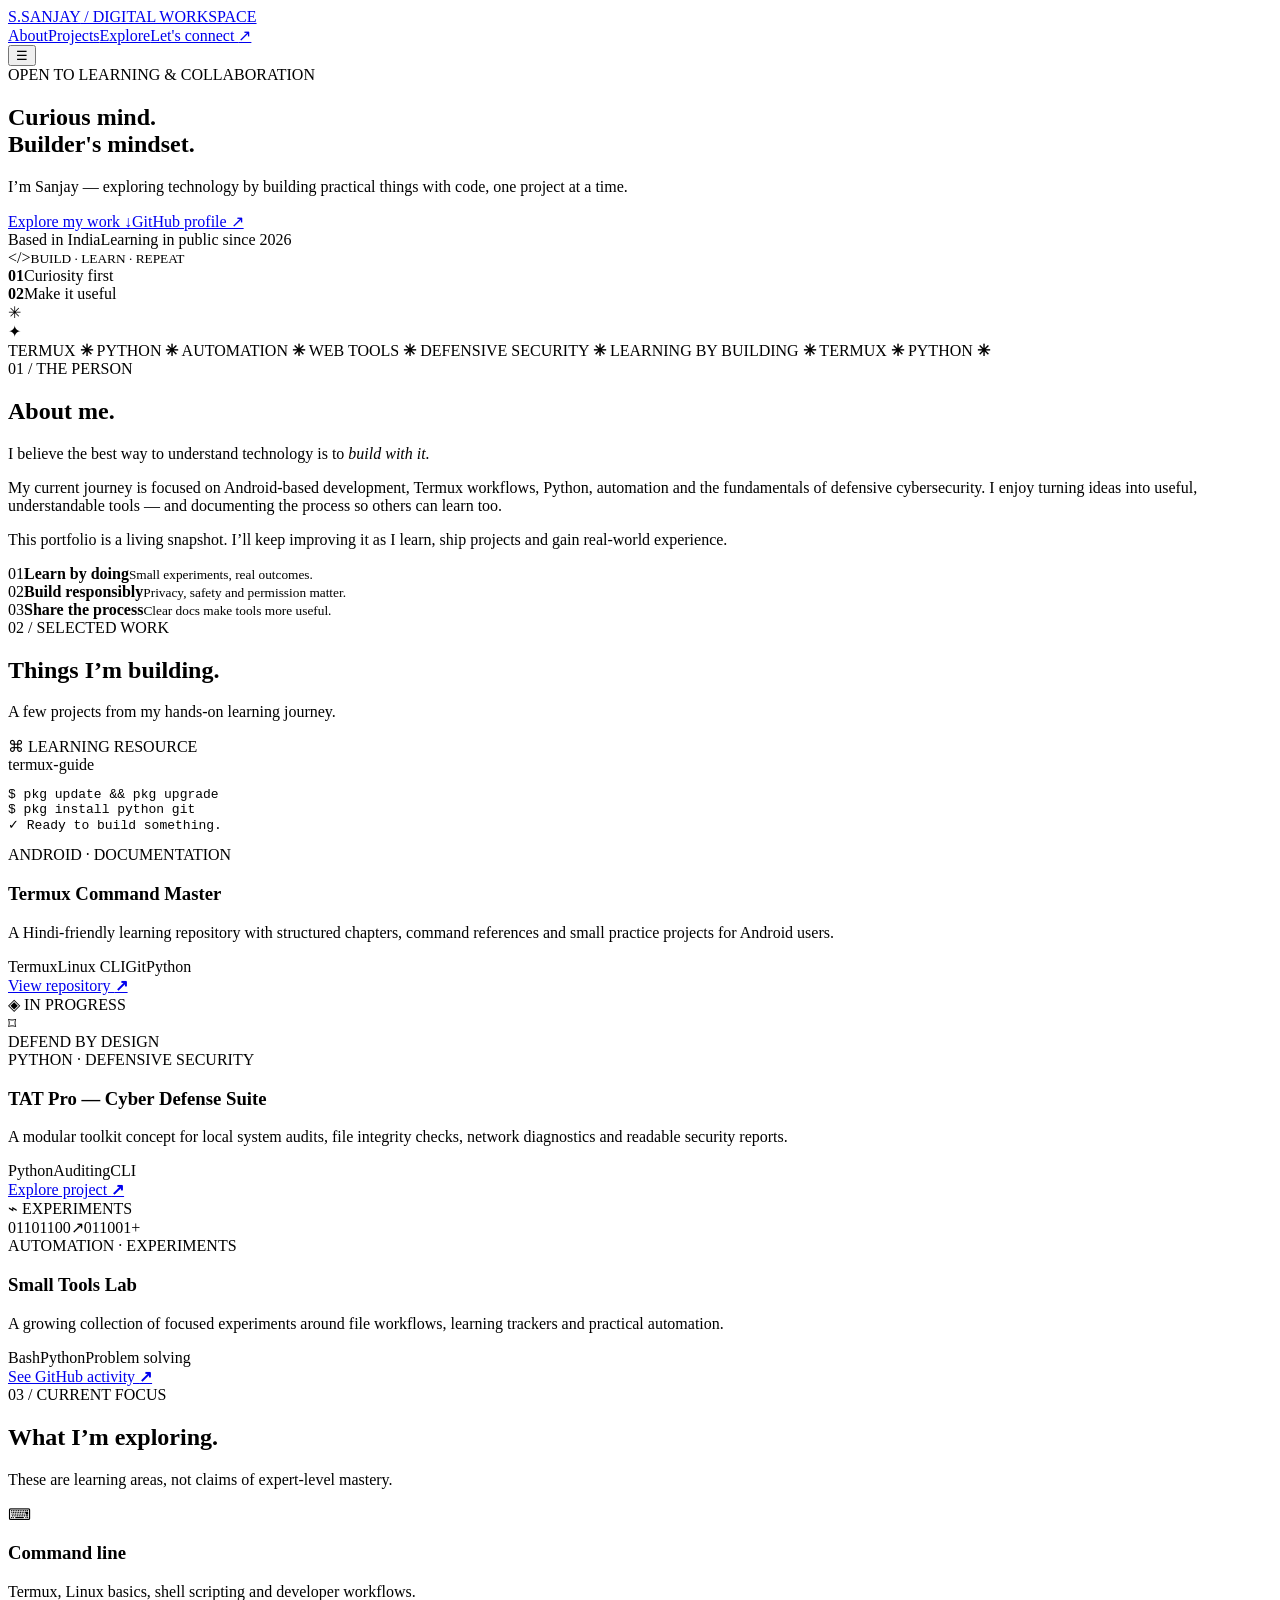
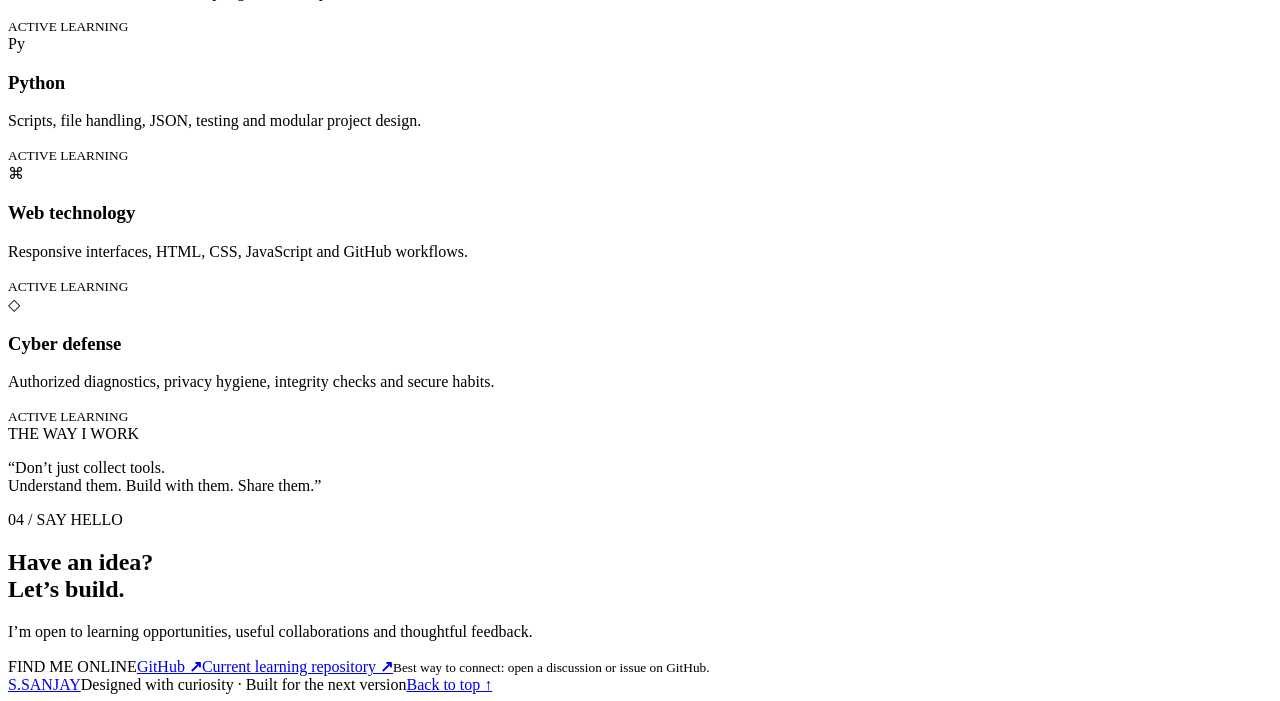
==== portfolio/index.html @ 6a3e4b0e "Add premium personal portfolio: portfolio/index.html" ====
<!doctype html>
<html lang="en">
<head>
  <meta charset="utf-8"><meta name="viewport" content="width=device-width,initial-scale=1">
  <meta name="theme-color" content="#090d18">
  <meta name="description" content="Sanjay — independent builder exploring Termux, Python, automation and defensive cybersecurity.">
  <meta property="og:title" content="Sanjay — Builder & Learner"><meta property="og:description" content="Building practical tools. Learning in public."><meta property="og:type" content="website">
  <title>Sanjay — Builder & Learner</title><link rel="icon" href="assets/favicon.svg" type="image/svg+xml"><link rel="preconnect" href="https://fonts.googleapis.com"><link rel="preconnect" href="https://fonts.gstatic.com" crossorigin><link href="https://fonts.googleapis.com/css2?family=DM+Mono:wght@400;500&family=Manrope:wght@400;500;600;700;800&display=swap" rel="stylesheet"><link rel="stylesheet" href="styles.css">
</head>
<body>
  <div class="noise"></div><header class="topbar"><a class="brand" href="#home"><span class="brand-mark">S<span>.</span></span><span>SANJAY<span class="brand-sub"> / DIGITAL WORKSPACE</span></span></a><nav id="nav"><a href="#about">About</a><a href="#work">Projects</a><a href="#stack">Explore</a><a href="#contact" class="nav-cta">Let's connect <span>↗</span></a></nav><button class="menu" id="menu" aria-label="Toggle navigation">☰</button></header>
  <main id="home">
    <section class="hero wrap"><div class="hero-copy"><div class="eyebrow"><span class="pulse"></span> OPEN TO LEARNING & COLLABORATION</div><h1>Curious mind.<br><span class="gradient">Builder's mindset.</span></h1><p class="lead">I’m Sanjay — exploring technology by building practical things with code, one project at a time.</p><div class="hero-actions"><a class="button primary" href="#work">Explore my work <span>↓</span></a><a class="button ghost" href="https://github.com/peoplebuy01-dotcom" target="_blank" rel="noreferrer">GitHub profile ↗</a></div><div class="hero-meta"><span><i></i> Based in India</span><span>Learning in public since 2026</span></div></div><div class="hero-art" aria-label="Decorative code illustration"><div class="orbit orbit-one"></div><div class="orbit orbit-two"></div><div class="core"><span class="core-symbol">&lt;/&gt;</span><small>BUILD · LEARN · REPEAT</small></div><div class="float-card card-top"><b>01</b><span>Curiosity first</span></div><div class="float-card card-bottom"><b>02</b><span>Make it useful</span></div><div class="spark spark-a">✳</div><div class="spark spark-b">✦</div></div></section>
    <section class="ticker"><div>TERMUX <b>✳</b> PYTHON <b>✳</b> AUTOMATION <b>✳</b> WEB TOOLS <b>✳</b> DEFENSIVE SECURITY <b>✳</b> LEARNING BY BUILDING <b>✳</b> TERMUX <b>✳</b> PYTHON <b>✳</b></div></section>
    <section class="section wrap" id="about"><div class="section-head"><span class="eyebrow">01 / THE PERSON</span><h2>About <span class="gradient">me.</span></h2></div><div class="about-grid"><div class="about-main"><p class="statement">I believe the best way to understand technology is to <em>build with it.</em></p><p class="muted">My current journey is focused on Android-based development, Termux workflows, Python, automation and the fundamentals of defensive cybersecurity. I enjoy turning ideas into useful, understandable tools — and documenting the process so others can learn too.</p><p class="muted">This portfolio is a living snapshot. I’ll keep improving it as I learn, ship projects and gain real-world experience.</p></div><div class="principles"><div><span>01</span><b>Learn by doing</b><small>Small experiments, real outcomes.</small></div><div><span>02</span><b>Build responsibly</b><small>Privacy, safety and permission matter.</small></div><div><span>03</span><b>Share the process</b><small>Clear docs make tools more useful.</small></div></div></div></section>
    <section class="section work-section" id="work"><div class="wrap"><div class="section-head"><span class="eyebrow">02 / SELECTED WORK</span><h2>Things I’m <span class="gradient">building.</span></h2><p class="muted">A few projects from my hands-on learning journey.</p></div><div class="project-grid">
      <article class="project featured"><div class="project-top"><span class="project-icon">⌘</span><span class="status"><i></i> LEARNING RESOURCE</span></div><div class="project-visual terminal"><div class="terminal-bar"><i></i><i></i><i></i><span>termux-guide</span></div><pre><span>$</span> pkg update && pkg upgrade<br><span>$</span> pkg install python git<br><span class="ok">✓</span> Ready to build something.</pre></div><div class="project-body"><div class="project-kicker">ANDROID · DOCUMENTATION</div><h3>Termux Command Master</h3><p>A Hindi-friendly learning repository with structured chapters, command references and small practice projects for Android users.</p><div class="tags"><span>Termux</span><span>Linux CLI</span><span>Git</span><span>Python</span></div><a class="project-link" href="https://github.com/peoplebuy01-dotcom/termux-command-master" target="_blank" rel="noreferrer">View repository <b>↗</b></a></div></article>
      <article class="project"><div class="project-top"><span class="project-icon violet">◈</span><span class="status progress"><i></i> IN PROGRESS</span></div><div class="project-visual shield"><div class="shield-shape">⌑</div><span>DEFEND BY DESIGN</span></div><div class="project-body"><div class="project-kicker">PYTHON · DEFENSIVE SECURITY</div><h3>TAT Pro — Cyber Defense Suite</h3><p>A modular toolkit concept for local system audits, file integrity checks, network diagnostics and readable security reports.</p><div class="tags"><span>Python</span><span>Auditing</span><span>CLI</span></div><a class="project-link" href="https://github.com/peoplebuy01-dotcom/termux-command-master/tree/main/advanced-cyber-defense-suite" target="_blank" rel="noreferrer">Explore project <b>↗</b></a></div></article>
      <article class="project"><div class="project-top"><span class="project-icon orange">⌁</span><span class="status idea"><i></i> EXPERIMENTS</span></div><div class="project-visual grid-art"><span>01</span><span>10</span><span>11</span><span>00</span><span>↗</span><span>01</span><span>10</span><span>01</span><span>+</span></div><div class="project-body"><div class="project-kicker">AUTOMATION · EXPERIMENTS</div><h3>Small Tools Lab</h3><p>A growing collection of focused experiments around file workflows, learning trackers and practical automation.</p><div class="tags"><span>Bash</span><span>Python</span><span>Problem solving</span></div><a class="project-link" href="https://github.com/peoplebuy01-dotcom" target="_blank" rel="noreferrer">See GitHub activity <b>↗</b></a></div></article>
    </div></div></section>
    <section class="section wrap" id="stack"><div class="section-head"><span class="eyebrow">03 / CURRENT FOCUS</span><h2>What I’m <span class="gradient">exploring.</span></h2><p class="muted">These are learning areas, not claims of expert-level mastery.</p></div><div class="focus-grid"><div class="focus-card"><span>⌨</span><h3>Command line</h3><p>Termux, Linux basics, shell scripting and developer workflows.</p><div class="meter"><i style="width:72%"></i></div><small>ACTIVE LEARNING</small></div><div class="focus-card"><span>Py</span><h3>Python</h3><p>Scripts, file handling, JSON, testing and modular project design.</p><div class="meter"><i style="width:58%"></i></div><small>ACTIVE LEARNING</small></div><div class="focus-card"><span>⌘</span><h3>Web technology</h3><p>Responsive interfaces, HTML, CSS, JavaScript and GitHub workflows.</p><div class="meter"><i style="width:48%"></i></div><small>ACTIVE LEARNING</small></div><div class="focus-card"><span>◇</span><h3>Cyber defense</h3><p>Authorized diagnostics, privacy hygiene, integrity checks and secure habits.</p><div class="meter"><i style="width:42%"></i></div><small>ACTIVE LEARNING</small></div></div></section>
    <section class="quote-band"><div class="wrap"><span class="eyebrow">THE WAY I WORK</span><p>“Don’t just collect tools.<br><span class="gradient">Understand them. Build with them. Share them.</span>”</p></div></section>
    <section class="section wrap contact" id="contact"><div><span class="eyebrow">04 / SAY HELLO</span><h2>Have an idea?<br><span class="gradient">Let’s build.</span></h2><p class="muted">I’m open to learning opportunities, useful collaborations and thoughtful feedback.</p></div><div class="contact-card"><span class="contact-label">FIND ME ONLINE</span><a href="https://github.com/peoplebuy01-dotcom" target="_blank" rel="noreferrer">GitHub <b>↗</b></a><a href="https://github.com/peoplebuy01-dotcom/termux-command-master" target="_blank" rel="noreferrer">Current learning repository <b>↗</b></a><small>Best way to connect: open a discussion or issue on GitHub.</small></div></section>
  </main><footer class="footer wrap"><a class="brand" href="#home"><span class="brand-mark">S<span>.</span></span><span>SANJAY</span></a><span>Designed with curiosity · Built for the next version</span><a href="#home">Back to top ↑</a></footer><script src="script.js"></script>
</body></html>
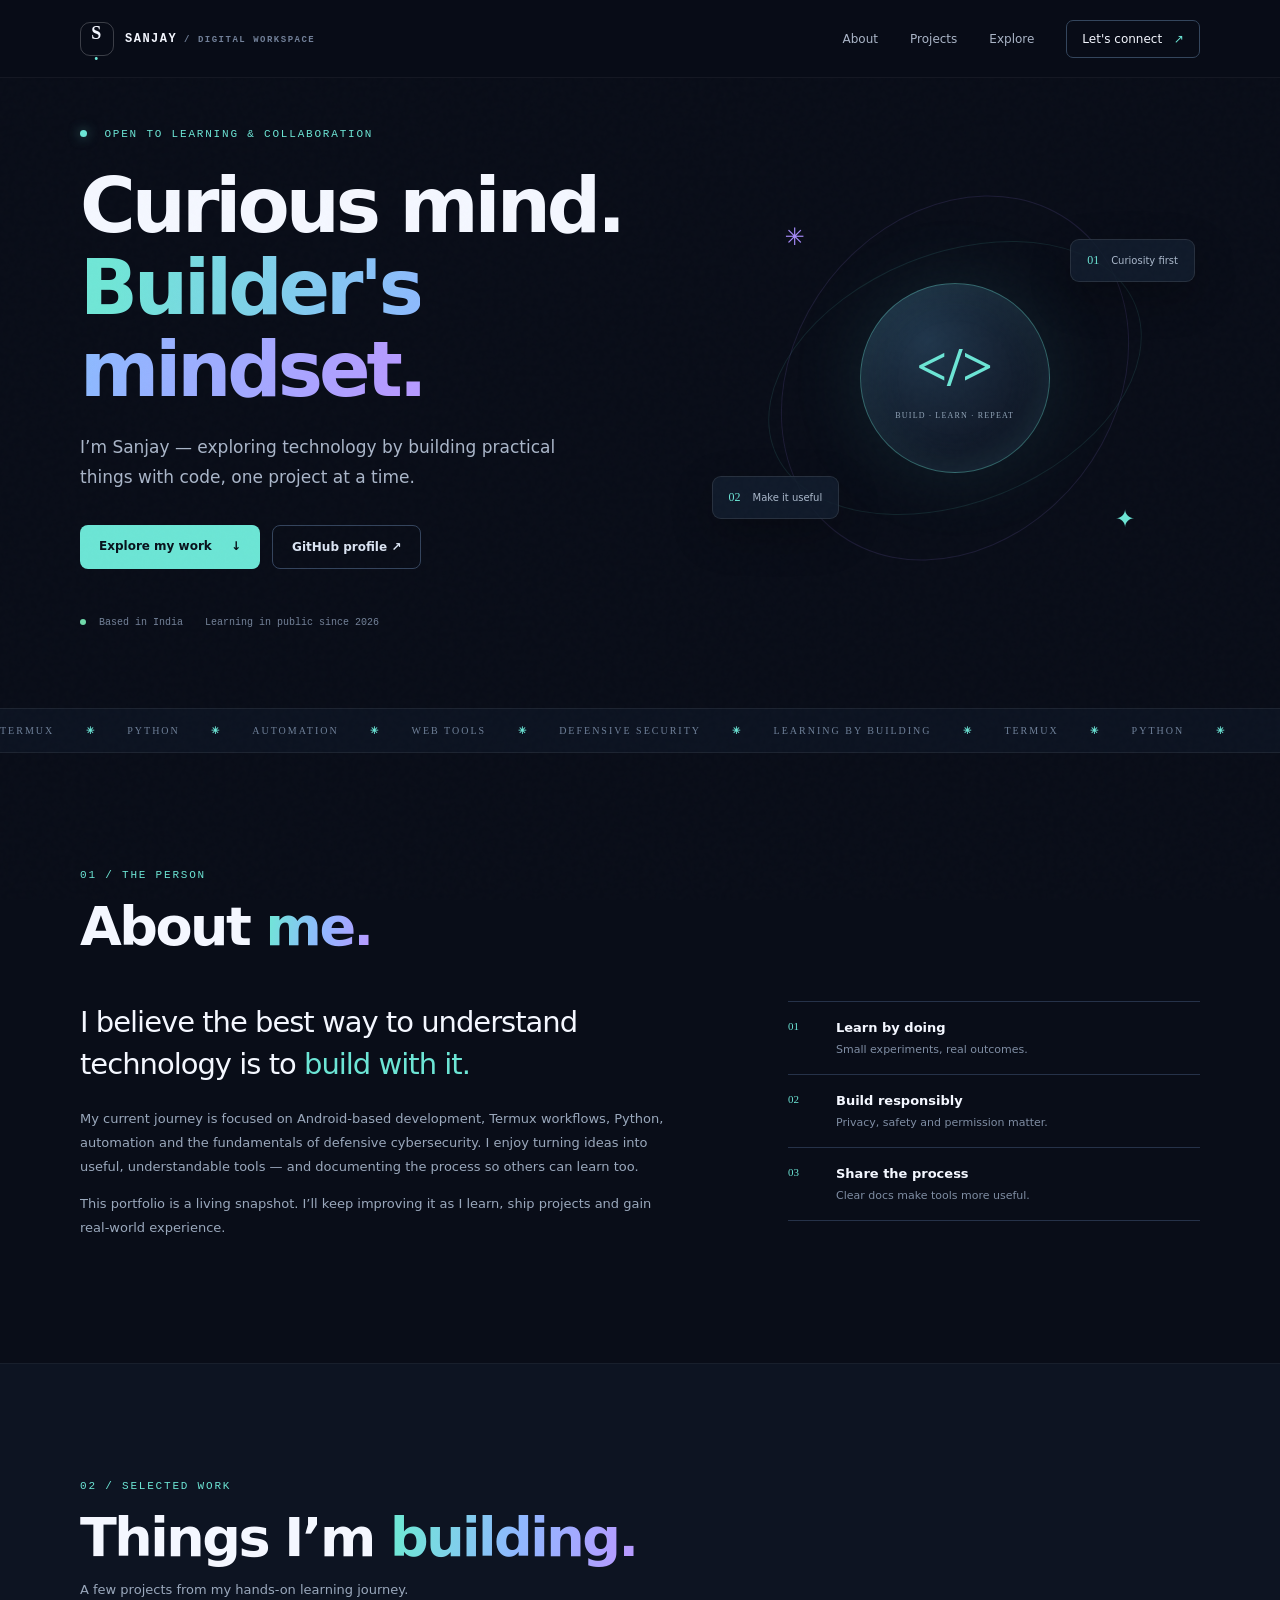
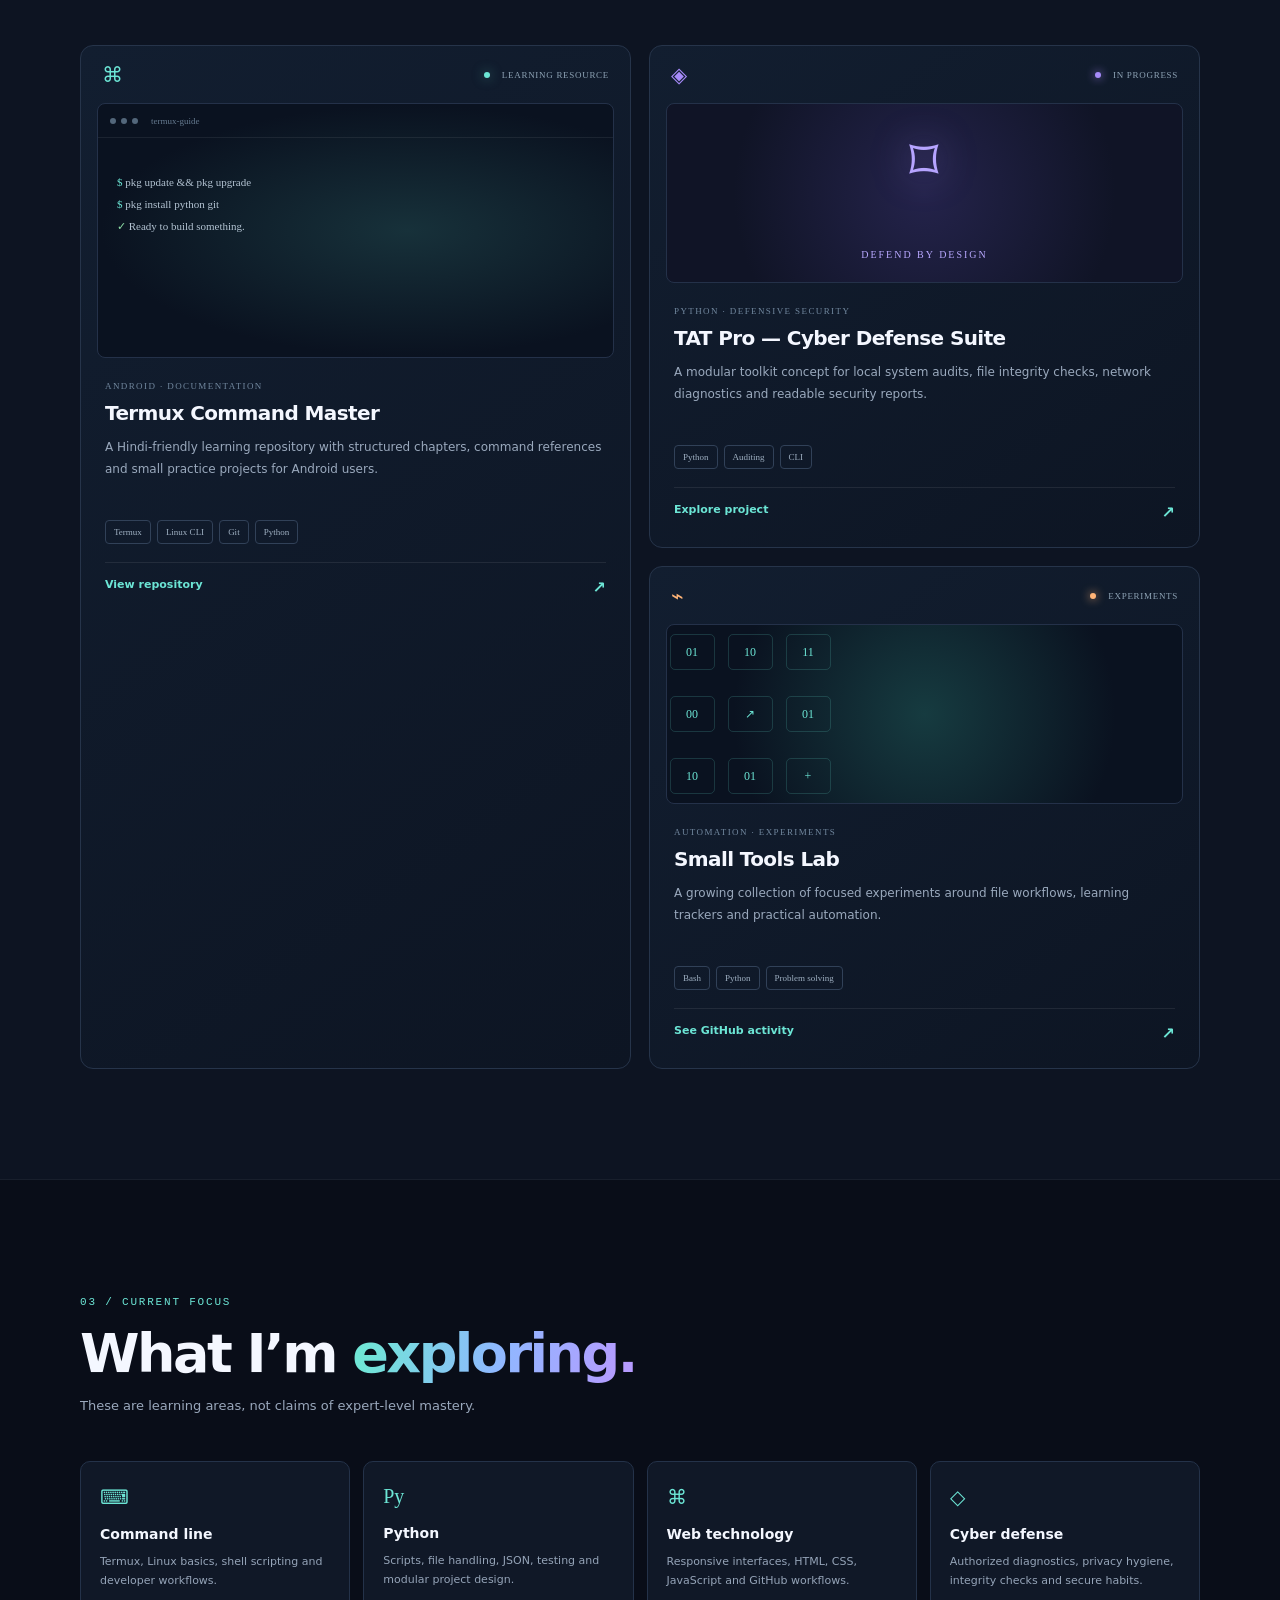
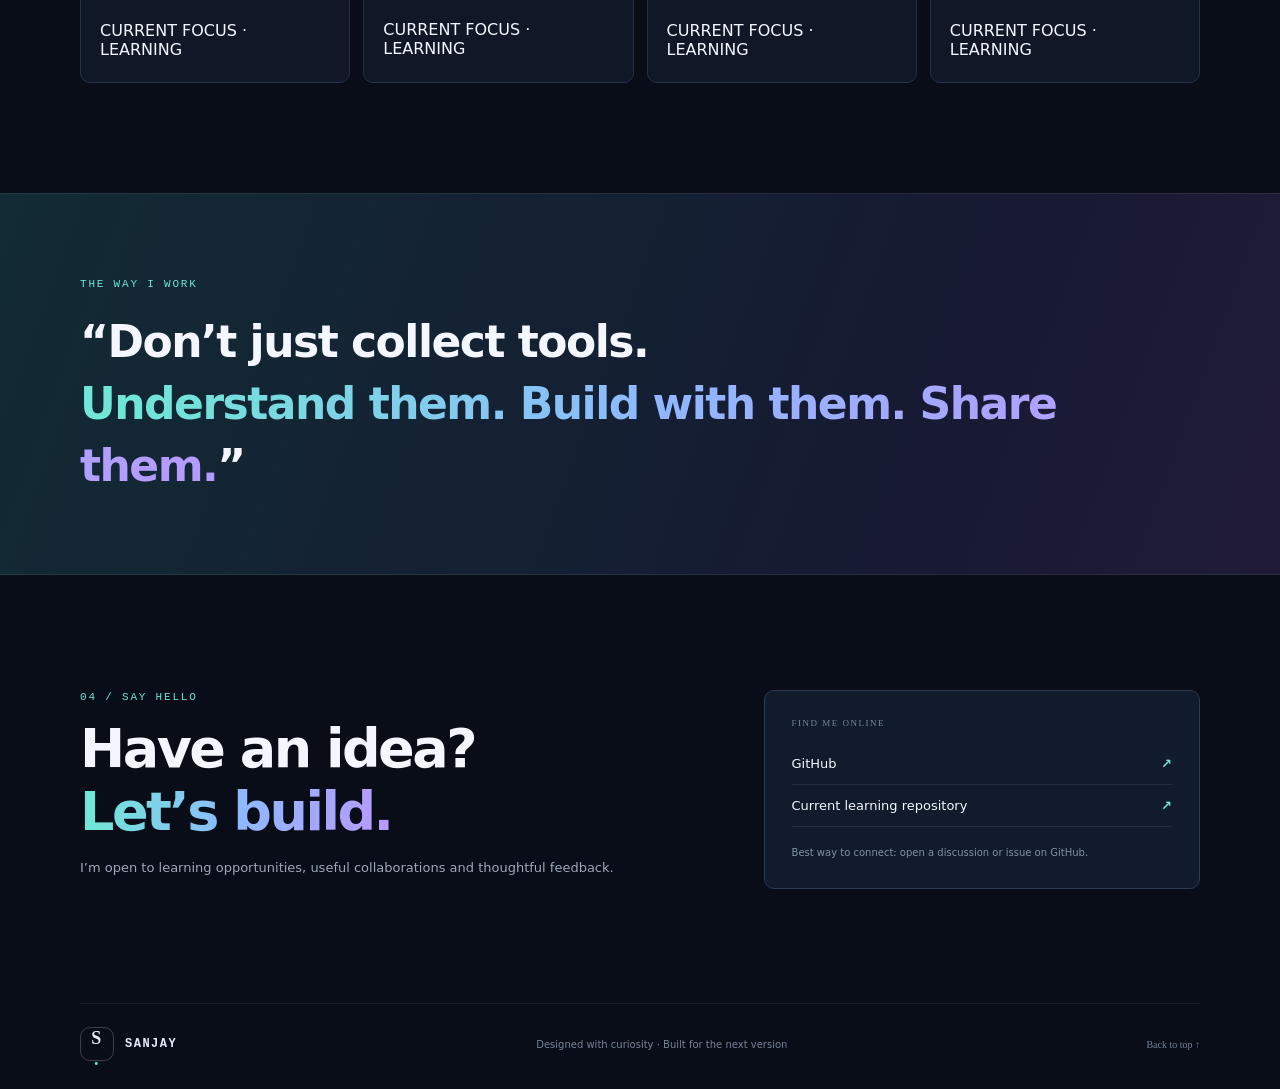
==== commit 14d237ea: "Remove unverified skill progress percentages from portfolio" ====
--- a/portfolio/index.html
+++ b/portfolio/index.html
@@ -18,7 +18,7 @@
       <article class="project"><div class="project-top"><span class="project-icon violet">◈</span><span class="status progress"><i></i> IN PROGRESS</span></div><div class="project-visual shield"><div class="shield-shape">⌑</div><span>DEFEND BY DESIGN</span></div><div class="project-body"><div class="project-kicker">PYTHON · DEFENSIVE SECURITY</div><h3>TAT Pro — Cyber Defense Suite</h3><p>A modular toolkit concept for local system audits, file integrity checks, network diagnostics and readable security reports.</p><div class="tags"><span>Python</span><span>Auditing</span><span>CLI</span></div><a class="project-link" href="https://github.com/peoplebuy01-dotcom/termux-command-master/tree/main/advanced-cyber-defense-suite" target="_blank" rel="noreferrer">Explore project <b>↗</b></a></div></article>
       <article class="project"><div class="project-top"><span class="project-icon orange">⌁</span><span class="status idea"><i></i> EXPERIMENTS</span></div><div class="project-visual grid-art"><span>01</span><span>10</span><span>11</span><span>00</span><span>↗</span><span>01</span><span>10</span><span>01</span><span>+</span></div><div class="project-body"><div class="project-kicker">AUTOMATION · EXPERIMENTS</div><h3>Small Tools Lab</h3><p>A growing collection of focused experiments around file workflows, learning trackers and practical automation.</p><div class="tags"><span>Bash</span><span>Python</span><span>Problem solving</span></div><a class="project-link" href="https://github.com/peoplebuy01-dotcom" target="_blank" rel="noreferrer">See GitHub activity <b>↗</b></a></div></article>
     </div></div></section>
-    <section class="section wrap" id="stack"><div class="section-head"><span class="eyebrow">03 / CURRENT FOCUS</span><h2>What I’m <span class="gradient">exploring.</span></h2><p class="muted">These are learning areas, not claims of expert-level mastery.</p></div><div class="focus-grid"><div class="focus-card"><span>⌨</span><h3>Command line</h3><p>Termux, Linux basics, shell scripting and developer workflows.</p><div class="meter"><i style="width:72%"></i></div><small>ACTIVE LEARNING</small></div><div class="focus-card"><span>Py</span><h3>Python</h3><p>Scripts, file handling, JSON, testing and modular project design.</p><div class="meter"><i style="width:58%"></i></div><small>ACTIVE LEARNING</small></div><div class="focus-card"><span>⌘</span><h3>Web technology</h3><p>Responsive interfaces, HTML, CSS, JavaScript and GitHub workflows.</p><div class="meter"><i style="width:48%"></i></div><small>ACTIVE LEARNING</small></div><div class="focus-card"><span>◇</span><h3>Cyber defense</h3><p>Authorized diagnostics, privacy hygiene, integrity checks and secure habits.</p><div class="meter"><i style="width:42%"></i></div><small>ACTIVE LEARNING</small></div></div></section>
+    <section class="section wrap" id="stack"><div class="section-head"><span class="eyebrow">03 / CURRENT FOCUS</span><h2>What I’m <span class="gradient">exploring.</span></h2><p class="muted">These are learning areas, not claims of expert-level mastery.</p></div><div class="focus-grid"><div class="focus-card"><span>⌨</span><h3>Command line</h3><p>Termux, Linux basics, shell scripting and developer workflows.</p><div class="focus-note">CURRENT FOCUS · LEARNING</div></div><div class="focus-card"><span>Py</span><h3>Python</h3><p>Scripts, file handling, JSON, testing and modular project design.</p><div class="focus-note">CURRENT FOCUS · LEARNING</div></div><div class="focus-card"><span>⌘</span><h3>Web technology</h3><p>Responsive interfaces, HTML, CSS, JavaScript and GitHub workflows.</p><div class="focus-note">CURRENT FOCUS · LEARNING</div></div><div class="focus-card"><span>◇</span><h3>Cyber defense</h3><p>Authorized diagnostics, privacy hygiene, integrity checks and secure habits.</p><div class="focus-note">CURRENT FOCUS · LEARNING</div></div></div></section>
     <section class="quote-band"><div class="wrap"><span class="eyebrow">THE WAY I WORK</span><p>“Don’t just collect tools.<br><span class="gradient">Understand them. Build with them. Share them.</span>”</p></div></section>
     <section class="section wrap contact" id="contact"><div><span class="eyebrow">04 / SAY HELLO</span><h2>Have an idea?<br><span class="gradient">Let’s build.</span></h2><p class="muted">I’m open to learning opportunities, useful collaborations and thoughtful feedback.</p></div><div class="contact-card"><span class="contact-label">FIND ME ONLINE</span><a href="https://github.com/peoplebuy01-dotcom" target="_blank" rel="noreferrer">GitHub <b>↗</b></a><a href="https://github.com/peoplebuy01-dotcom/termux-command-master" target="_blank" rel="noreferrer">Current learning repository <b>↗</b></a><small>Best way to connect: open a discussion or issue on GitHub.</small></div></section>
   </main><footer class="footer wrap"><a class="brand" href="#home"><span class="brand-mark">S<span>.</span></span><span>SANJAY</span></a><span>Designed with curiosity · Built for the next version</span><a href="#home">Back to top ↑</a></footer><script src="script.js"></script>
--- a/portfolio/styles.css
+++ b/portfolio/styles.css
@@ -0,0 +1 @@
+:root{--bg:#090d18;--panel:#101827;--panel2:#121d30;--text:#f4f7ff;--muted:#9aa8bc;--line:#263249;--cyan:#6ce5d5;--violet:#a78bfa;--orange:#ffb477}*{box-sizing:border-box}html{scroll-behavior:smooth;scroll-padding-top:90px}body{margin:0;background:var(--bg);color:var(--text);font-family:Manrope,system-ui,sans-serif;overflow-x:hidden}a{color:inherit;text-decoration:none}.noise{position:fixed;inset:0;pointer-events:none;opacity:.035;z-index:5;background-image:url("data:image/svg+xml,%3Csvg viewBox='0 0 180 180' xmlns='http://www.w3.org/2000/svg'%3E%3Cfilter id='n'%3E%3CfeTurbulence type='fractalNoise' baseFrequency='.9' numOctaves='3' stitchTiles='stitch'/%3E%3C/filter%3E%3Crect width='100%25' height='100%25' filter='url(%23n)' opacity='.5'/%3E%3C/svg%3E")}.wrap{width:min(1120px,calc(100% - 48px));margin:auto}.topbar{height:78px;padding:0 max(24px,calc((100% - 1120px)/2));display:flex;align-items:center;justify-content:space-between;border-bottom:1px solid #ffffff0d;background:#090d18eF;position:sticky;top:0;z-index:10;backdrop-filter:blur(16px)}.brand{display:flex;align-items:center;gap:11px;font:700 12px 'DM Mono',monospace;letter-spacing:1.5px}.brand-mark{width:34px;height:34px;border:1px solid #ffffff35;border-radius:10px;display:grid;place-items:center;font:700 18px Manrope}.brand-mark span{color:var(--cyan)}.brand-sub{color:#728099;font-size:9px}.topbar nav{display:flex;align-items:center;gap:32px;color:#aab5c7;font-size:12px}.topbar nav a:hover,.footer a:hover{color:var(--cyan)}.nav-cta{border:1px solid #34465d;padding:11px 15px;border-radius:7px;color:var(--text)}.nav-cta span{color:var(--cyan);margin-left:8px}.menu{display:none;background:none;color:white;border:0;font-size:22px}.hero{min-height:630px;display:grid;grid-template-columns:1.1fr .9fr;align-items:center;gap:30px;padding-top:50px;padding-bottom:80px}.eyebrow{font:11px 'DM Mono',monospace;letter-spacing:1.8px;color:var(--cyan)}.pulse,.status i{display:inline-block;width:7px;height:7px;border-radius:50%;background:var(--cyan);box-shadow:0 0 12px #6ce5d580;margin-right:9px}.hero h1{font-size:clamp(48px,6vw,76px);line-height:1.08;letter-spacing:-4px;margin:25px 0 20px}.gradient{background:linear-gradient(100deg,#70e6d6 5%,#8fb8ff 52%,#b69bff 95%);-webkit-background-clip:text;background-clip:text;color:transparent}.lead{max-width:490px;font-size:17px;line-height:1.8;color:#aab6c9}.hero-actions{display:flex;gap:12px;margin-top:32px;flex-wrap:wrap}.button{padding:14px 19px;border-radius:8px;font-size:12px;font-weight:800;transition:.2s}.button:hover{transform:translateY(-3px)}.primary{background:var(--cyan);color:#08121c}.primary span{margin-left:15px}.ghost{border:1px solid #34445d;color:#dbe4f3}.hero-meta{display:flex;gap:22px;margin-top:48px;color:#738198;font:10px 'DM Mono',monospace}.hero-meta i{display:inline-block;width:6px;height:6px;background:#70d9aa;border-radius:50%;margin-right:7px}.hero-art{height:430px;position:relative;display:grid;place-items:center}.orbit{position:absolute;border:1px solid #6ce5d51b;border-radius:50%;transform:rotate(-22deg)}.orbit-one{width:390px;height:250px}.orbit-two{width:320px;height:390px;transform:rotate(38deg);border-color:#a78bfa20}.core{width:190px;height:190px;border-radius:50%;background:radial-gradient(circle at 35% 30%,#20364b,#101827 65%);border:1px solid #6ce5d55c;box-shadow:0 0 80px #5ddbc51a,inset 0 0 40px #6ce5d51a;display:flex;flex-direction:column;align-items:center;justify-content:center;gap:13px;z-index:1}.core-symbol{font:700 54px 'DM Mono';color:var(--cyan)}.core small{font:8px 'DM Mono';letter-spacing:1.2px;color:#91a4b8}.float-card{position:absolute;background:#121d2ddd;border:1px solid #ffffff18;border-radius:9px;padding:13px 16px;display:flex;gap:12px;align-items:center;font-size:10px;color:#aab8cb;box-shadow:0 15px 40px #0004}.float-card b{font:12px 'DM Mono';color:var(--cyan)}.card-top{top:76px;right:5px}.card-bottom{bottom:74px;left:2px}.spark{position:absolute;color:var(--violet);font-size:24px}.spark-a{top:60px;left:75px}.spark-b{bottom:60px;right:65px;color:var(--cyan)}.ticker{overflow:hidden;border-block:1px solid #ffffff12;background:#0c1321;padding:16px 0;white-space:nowrap;color:#6f8099;font:10px 'DM Mono';letter-spacing:2px}.ticker div{width:max-content;animation:marquee 32s linear infinite}.ticker b{color:var(--cyan);margin:0 27px}@keyframes marquee{to{transform:translateX(-50%)}}.section{padding-top:110px;padding-bottom:110px}.section-head{margin-bottom:43px}.section-head h2,.contact h2{font-size:clamp(36px,4.5vw,54px);letter-spacing:-2.5px;margin:13px 0}.muted{color:var(--muted);line-height:1.85;font-size:13px}.section-head>.muted{margin-top:-4px}.about-grid{display:grid;grid-template-columns:1.2fr .8fr;gap:90px}.statement{font-size:29px;line-height:1.45;letter-spacing:-1px;margin:0 0 22px}.statement em{font-style:normal;color:var(--cyan)}.about-main .muted{max-width:600px}.principles{border-top:1px solid var(--line)}.principles div{display:grid;grid-template-columns:40px 1fr;gap:8px;padding:18px 0;border-bottom:1px solid var(--line)}.principles span{grid-row:span 2;color:var(--cyan);font:11px 'DM Mono'}.principles b{font-size:13px}.principles small{color:#7f8da3;font-size:11px}.work-section{background:#0d1422;border-block:1px solid #ffffff0c}.project-grid{display:grid;grid-template-columns:repeat(2,1fr);gap:18px}.project{background:linear-gradient(145deg,#121e30,#0d1523);border:1px solid #26344a;border-radius:13px;overflow:hidden;transition:.25s}.project:hover{transform:translateY(-5px);border-color:#5bcdbb66}.project.featured{grid-row:span 2}.project-top{height:57px;padding:0 21px;display:flex;justify-content:space-between;align-items:center}.project-icon{font-size:21px;color:var(--cyan)}.project-icon.violet{color:var(--violet)}.project-icon.orange{color:var(--orange)}.status{font:9px 'DM Mono';color:#8ea3b5;letter-spacing:.7px}.status i{width:6px;height:6px}.status.progress i{background:var(--violet);box-shadow:0 0 10px #a78bfa}.status.idea i{background:var(--orange);box-shadow:0 0 10px #ffb477}.project-visual{height:180px;margin:0 16px;border-radius:8px;overflow:hidden;display:grid;place-items:center;background:#0a1220;border:1px solid #243149}.featured .project-visual{height:255px}.terminal{display:block;padding:0;background:radial-gradient(ellipse at 60% 50%,#17313a,#0a1220 70%)}.terminal-bar{height:34px;border-bottom:1px solid #ffffff12;display:flex;align-items:center;gap:5px;padding:0 12px}.terminal-bar i{width:6px;height:6px;background:#53677b;border-radius:50%}.terminal-bar span{margin-left:8px;color:#667b90;font:9px 'DM Mono'}.terminal pre{padding:22px 19px;color:#b2c2d1;font:11px/2 'DM Mono';white-space:pre-wrap}.terminal pre span{color:var(--cyan)}.terminal pre .ok{color:#8ee0a8}.shield{background:radial-gradient(circle,#24234b,#101426 70%);color:#b8a8ff;font:10px 'DM Mono';letter-spacing:2px;gap:8px}.shield-shape{font-size:58px;color:#b6a4ff;text-shadow:0 0 35px #a78bfa88}.grid-art{grid-template-columns:repeat(3,50px);gap:8px;color:#6ce5d5;font:12px 'DM Mono';background:radial-gradient(circle,#163b40,#0a1220 70%)}.grid-art span{border:1px solid #6ce5d52c;width:45px;height:36px;display:grid;place-items:center;border-radius:5px}.project-body{padding:23px 24px 25px}.project-kicker{color:#71879e;font:9px 'DM Mono';letter-spacing:1.4px}.project h3{font-size:20px;letter-spacing:-.6px;margin:10px 0}.project p{font-size:12px;color:#9aa9bd;line-height:1.8;min-height:65px}.tags{display:flex;gap:6px;flex-wrap:wrap;margin:18px 0}.tags span{font:9px 'DM Mono';color:#9eafc1;border:1px solid #314158;padding:6px 8px;border-radius:4px}.project-link{display:flex;justify-content:space-between;border-top:1px solid #ffffff14;padding-top:15px;color:var(--cyan);font-size:11px;font-weight:800}.project-link b{font-size:16px}.focus-grid{display:grid;grid-template-columns:repeat(4,1fr);gap:13px}.focus-card{padding:23px 19px;background:var(--panel);border:1px solid #243249;border-radius:10px}.focus-card>span{font:20px 'DM Mono';color:var(--cyan)}.focus-card h3{font-size:14px;margin:17px 0 8px}.focus-card p{font-size:11px;line-height:1.7;color:#95a4b8;min-height:57px}.meter{height:3px;background:#29364a;margin:22px 0 10px;border-radius:4px}.meter i{height:100%;display:block;background:linear-gradient(90deg,var(--cyan),var(--violet));border-radius:4px}.focus-card small{font:8px 'DM Mono';letter-spacing:1px;color:#71869a}.quote-band{padding:78px 0;background:linear-gradient(110deg,#122b34,#161a32 70%,#201b38);border-block:1px solid #ffffff12}.quote-band p{font-size:clamp(27px,4vw,44px);line-height:1.4;letter-spacing:-1.5px;margin:20px 0 0;font-weight:700}.contact{display:grid;grid-template-columns:1fr .7fr;align-items:center;gap:60px}.contact-card{padding:27px;background:#111b2b;border:1px solid #2b3b52;border-radius:10px;display:flex;flex-direction:column}.contact-label{font:9px 'DM Mono';letter-spacing:1.5px;color:#74869c;margin-bottom:15px}.contact-card a{padding:13px 0;border-bottom:1px solid #ffffff15;font-size:13px}.contact-card a b{float:right;color:var(--cyan)}.contact-card small{color:#8191a6;line-height:1.7;margin-top:17px;font-size:10px}.footer{border-top:1px solid #ffffff15;padding-top:23px;padding-bottom:27px;display:flex;align-items:center;justify-content:space-between;color:#74839a;font-size:10px}.footer .brand{color:#e6edf8}.footer>a:last-child{font:10px 'DM Mono'}@media(max-width:800px){.hero{grid-template-columns:1fr;min-height:auto;padding-top:85px}.hero-art{height:350px}.about-grid{gap:35px}.focus-grid{grid-template-columns:repeat(2,1fr)}.topbar nav{gap:15px}.project-grid{grid-template-columns:1fr}.project.featured{grid-row:auto}.featured .project-visual{height:210px}}@media(max-width:560px){.wrap{width:calc(100% - 34px)}.topbar{padding:0 17px;height:68px}.brand-sub{display:none}.menu{display:block}.topbar nav{display:none;position:absolute;top:68px;left:0;right:0;padding:20px;background:#0c1422;flex-direction:column;align-items:stretch;border-bottom:1px solid var(--line)}.topbar nav.open{display:flex}.nav-cta{text-align:center}.hero{padding-top:65px;padding-bottom:55px}.hero h1{font-size:49px;letter-spacing:-2.8px}.lead{font-size:14px}.hero-art{height:300px}.orbit-one{width:290px;height:190px}.orbit-two{width:245px;height:300px}.core{width:145px;height:145px}.core-symbol{font-size:42px}.card-top{right:0;top:35px}.card-bottom{left:0;bottom:35px}.section{padding-top:75px;padding-bottom:75px}.about-grid,.contact{grid-template-columns:1fr;gap:25px}.statement{font-size:25px}.focus-grid{gap:9px}.focus-card{padding:17px 13px}.focus-card p{min-height:80px}.quote-band{padding:58px 0}.footer{gap:14px;flex-wrap:wrap}.footer>span{order:3;width:100%}}@media(prefers-reduced-motion:reduce){*,*::before,*::after{scroll-behavior:auto!important;animation:none!important;transition:none!important}}
